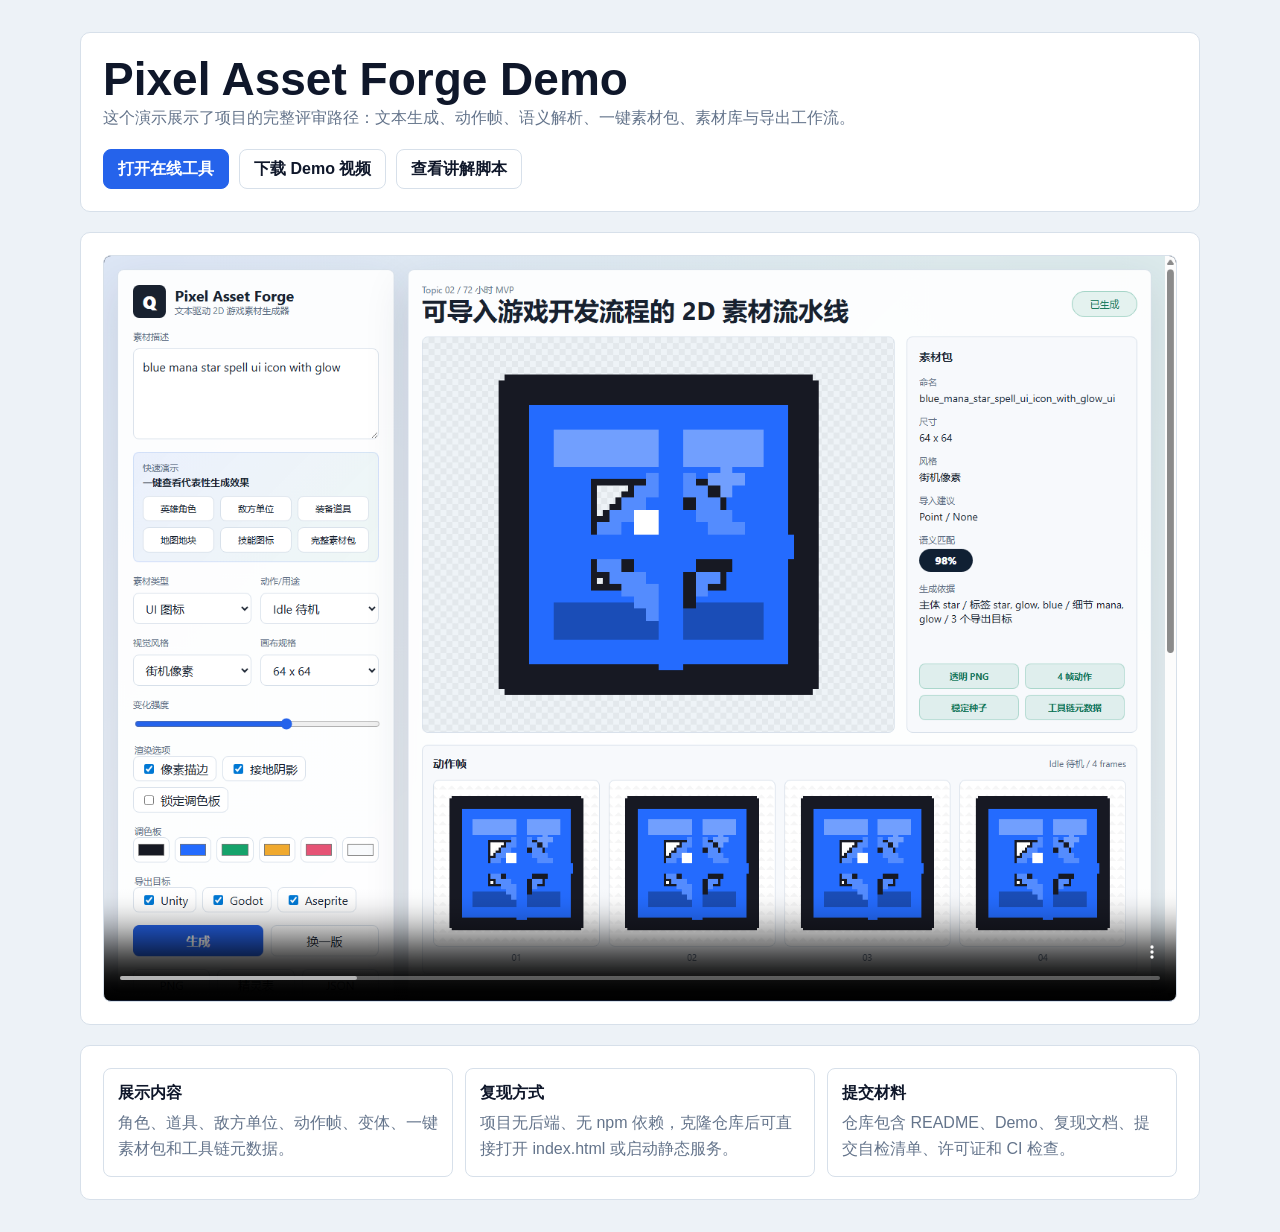
==== demo/index.html @ cbc1c85c "Create usable project demo" ====
<!doctype html>
<html lang="zh-CN">
  <head>
    <meta charset="UTF-8" />
    <meta name="viewport" content="width=device-width, initial-scale=1.0" />
    <title>Pixel Asset Forge Demo</title>
    <style>
      :root {
        color-scheme: light;
        --ink: #0f172a;
        --muted: #64748b;
        --line: #d7e0ea;
        --blue: #2563eb;
        --green: #15936b;
        --surface: #ffffff;
        --page: #edf2f7;
      }

      * {
        box-sizing: border-box;
      }

      body {
        margin: 0;
        background: var(--page);
        color: var(--ink);
        font-family: "Segoe UI", "PingFang SC", "Microsoft YaHei", Arial, sans-serif;
      }

      main {
        display: grid;
        gap: 20px;
        width: min(1120px, calc(100% - 32px));
        margin: 0 auto;
        padding: 32px 0;
      }

      header,
      section {
        border: 1px solid var(--line);
        border-radius: 10px;
        background: var(--surface);
        padding: 22px;
      }

      h1,
      h2,
      p {
        margin: 0;
      }

      h1 {
        font-size: clamp(28px, 4vw, 46px);
        line-height: 1.08;
      }

      h2 {
        font-size: 20px;
      }

      p {
        color: var(--muted);
        line-height: 1.65;
      }

      video {
        display: block;
        width: 100%;
        border: 1px solid var(--line);
        border-radius: 8px;
        background: #0f172a;
      }

      .actions {
        display: flex;
        flex-wrap: wrap;
        gap: 10px;
        margin-top: 18px;
      }

      a {
        color: inherit;
      }

      .button {
        display: inline-flex;
        align-items: center;
        justify-content: center;
        min-height: 40px;
        border: 1px solid var(--line);
        border-radius: 8px;
        padding: 0 14px;
        text-decoration: none;
        font-weight: 700;
      }

      .primary {
        border-color: var(--blue);
        background: var(--blue);
        color: #fff;
      }

      .grid {
        display: grid;
        grid-template-columns: repeat(3, minmax(0, 1fr));
        gap: 12px;
      }

      .card {
        border: 1px solid var(--line);
        border-radius: 8px;
        padding: 14px;
      }

      .card strong {
        display: block;
        margin-bottom: 6px;
      }

      @media (max-width: 760px) {
        .grid {
          grid-template-columns: 1fr;
        }
      }
    </style>
  </head>
  <body>
    <main>
      <header>
        <h1>Pixel Asset Forge Demo</h1>
        <p>这个演示展示了项目的完整评审路径：文本生成、动作帧、语义解析、一键素材包、素材库与导出工作流。</p>
        <div class="actions">
          <a class="button primary" href="../">打开在线工具</a>
          <a class="button" href="./demo.webm">下载 Demo 视频</a>
          <a class="button" href="../docs/DEMO_SCRIPT.md">查看讲解脚本</a>
        </div>
      </header>

      <section>
        <video controls preload="metadata" poster="../docs/assets/preview-main.png">
          <source src="./demo.webm" type="video/webm" />
          当前浏览器不支持 WebM 播放，请下载 demo.webm 查看。
        </video>
      </section>

      <section class="grid">
        <div class="card">
          <strong>展示内容</strong>
          <p>角色、道具、敌方单位、动作帧、变体、一键素材包和工具链元数据。</p>
        </div>
        <div class="card">
          <strong>复现方式</strong>
          <p>项目无后端、无 npm 依赖，克隆仓库后可直接打开 index.html 或启动静态服务。</p>
        </div>
        <div class="card">
          <strong>提交材料</strong>
          <p>仓库包含 README、Demo、复现文档、提交自检清单、许可证和 CI 检查。</p>
        </div>
      </section>
    </main>
  </body>
</html>
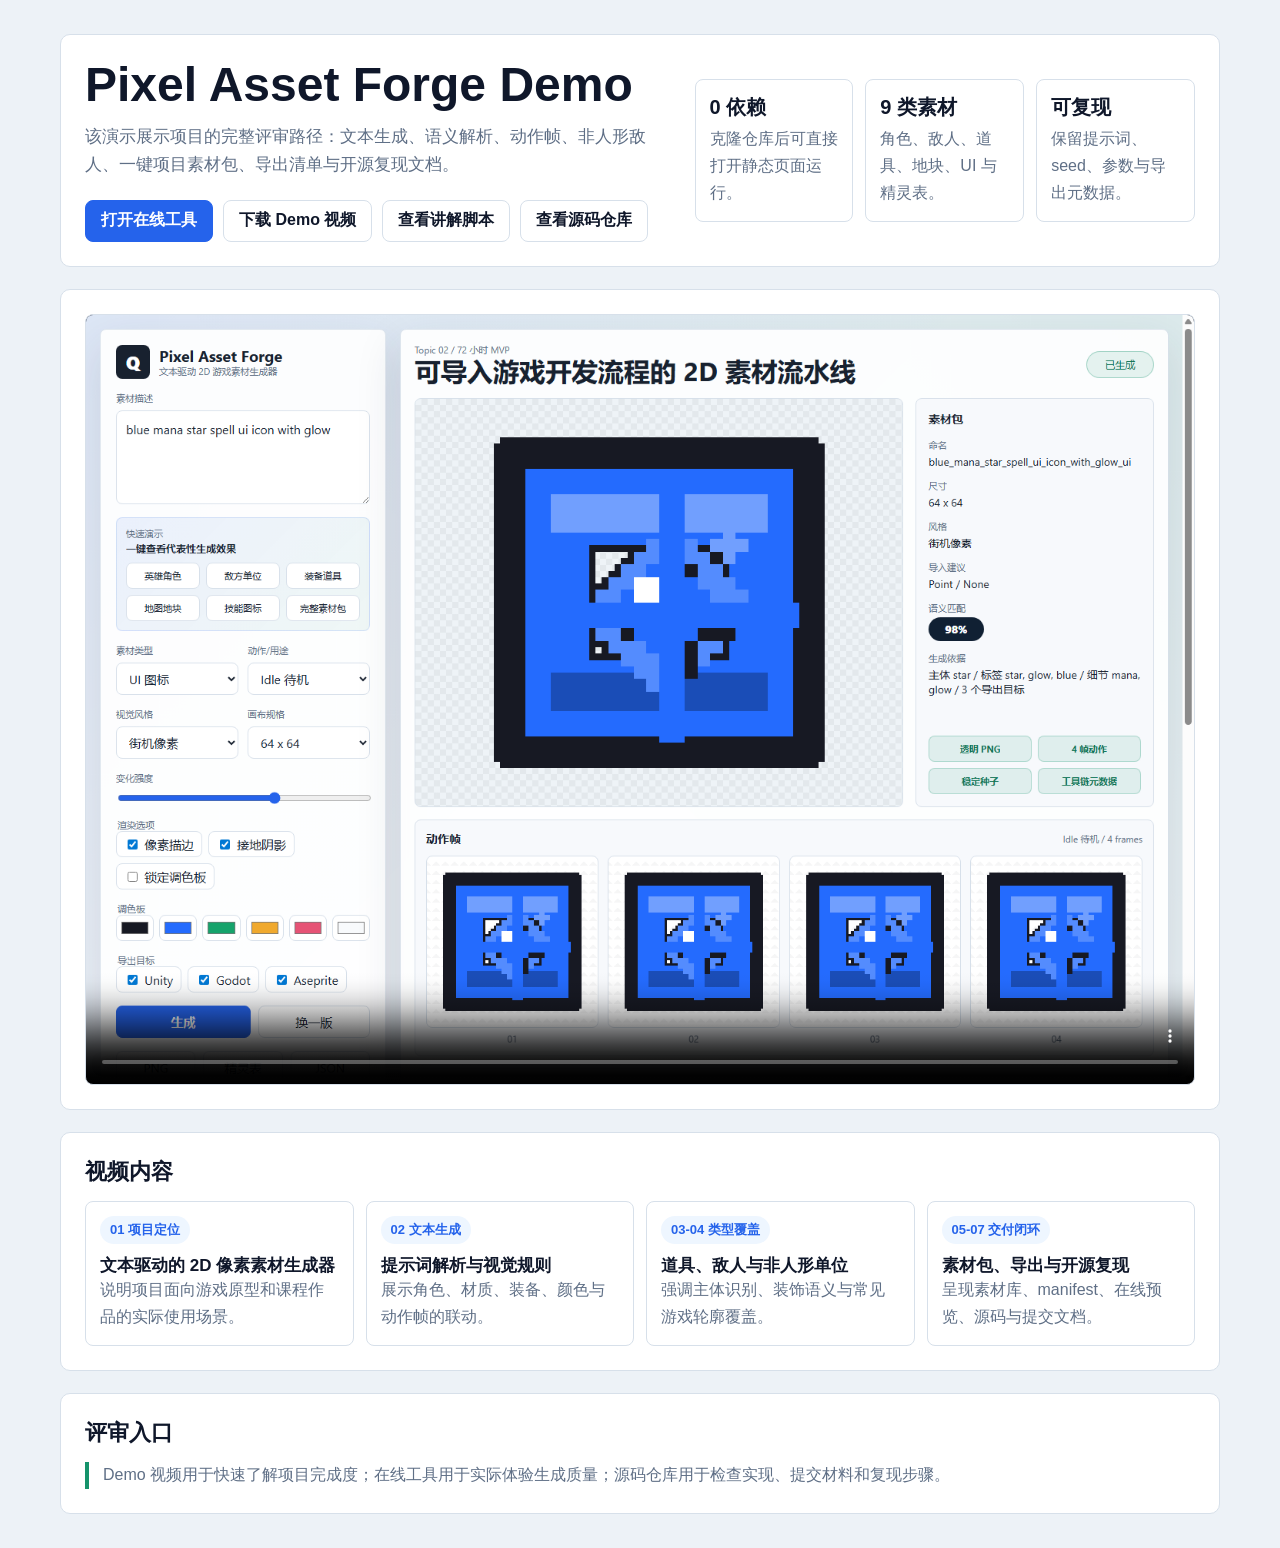
==== commit 688bbf78: "Polish project demo video" ====
--- a/demo/index.html
+++ b/demo/index.html
@@ -8,7 +8,7 @@
       :root {
         color-scheme: light;
         --ink: #0f172a;
-        --muted: #64748b;
+        --muted: #5f6f86;
         --line: #d7e0ea;
         --blue: #2563eb;
         --green: #15936b;
@@ -29,10 +29,10 @@
 
       main {
         display: grid;
-        gap: 20px;
-        width: min(1120px, calc(100% - 32px));
+        gap: 22px;
+        width: min(1160px, calc(100% - 32px));
         margin: 0 auto;
-        padding: 32px 0;
+        padding: 34px 0;
       }
 
       header,
@@ -40,27 +40,46 @@
         border: 1px solid var(--line);
         border-radius: 10px;
         background: var(--surface);
-        padding: 22px;
+        padding: 24px;
+      }
+
+      .hero {
+        display: grid;
+        grid-template-columns: minmax(0, 1.08fr) minmax(280px, 0.92fr);
+        gap: 22px;
+        align-items: center;
       }
 
       h1,
       h2,
+      h3,
       p {
         margin: 0;
       }
 
       h1 {
-        font-size: clamp(28px, 4vw, 46px);
+        max-width: 760px;
+        font-size: clamp(30px, 4vw, 48px);
         line-height: 1.08;
       }
 
       h2 {
-        font-size: 20px;
+        font-size: 22px;
+      }
+
+      h3 {
+        font-size: 17px;
       }
 
       p {
         color: var(--muted);
-        line-height: 1.65;
+        line-height: 1.68;
+      }
+
+      .lead {
+        margin-top: 12px;
+        max-width: 760px;
+        font-size: 17px;
       }
 
       video {
@@ -75,7 +94,7 @@
         display: flex;
         flex-wrap: wrap;
         gap: 10px;
-        margin-top: 18px;
+        margin-top: 20px;
       }
 
       a {
@@ -86,12 +105,12 @@
         display: inline-flex;
         align-items: center;
         justify-content: center;
-        min-height: 40px;
+        min-height: 42px;
         border: 1px solid var(--line);
         border-radius: 8px;
-        padding: 0 14px;
+        padding: 0 15px;
         text-decoration: none;
-        font-weight: 700;
+        font-weight: 800;
       }
 
       .primary {
@@ -100,25 +119,59 @@
         color: #fff;
       }
 
-      .grid {
+      .metric-grid,
+      .chapter-grid {
         display: grid;
+        gap: 12px;
+      }
+
+      .metric-grid {
         grid-template-columns: repeat(3, minmax(0, 1fr));
-        gap: 12px;
-      }
-
-      .card {
+      }
+
+      .chapter-grid {
+        grid-template-columns: repeat(4, minmax(0, 1fr));
+      }
+
+      .metric,
+      .chapter {
         border: 1px solid var(--line);
         border-radius: 8px;
         padding: 14px;
       }
 
-      .card strong {
+      .metric strong {
         display: block;
-        margin-bottom: 6px;
-      }
-
-      @media (max-width: 760px) {
-        .grid {
+        margin-bottom: 5px;
+        font-size: 20px;
+      }
+
+      .chapter span {
+        display: inline-flex;
+        align-items: center;
+        min-height: 28px;
+        margin-bottom: 10px;
+        border-radius: 999px;
+        background: #eef6ff;
+        color: var(--blue);
+        padding: 0 10px;
+        font-size: 13px;
+        font-weight: 800;
+      }
+
+      .section-title {
+        margin-bottom: 14px;
+      }
+
+      .repo-note {
+        border-left: 4px solid var(--green);
+        padding-left: 14px;
+      }
+
+      @media (max-width: 880px) {
+        .hero,
+        .metric-grid,
+        .chapter-grid {
           grid-template-columns: 1fr;
         }
       }
@@ -126,13 +179,32 @@
   </head>
   <body>
     <main>
-      <header>
-        <h1>Pixel Asset Forge Demo</h1>
-        <p>这个演示展示了项目的完整评审路径：文本生成、动作帧、语义解析、一键素材包、素材库与导出工作流。</p>
-        <div class="actions">
-          <a class="button primary" href="../">打开在线工具</a>
-          <a class="button" href="./demo.webm">下载 Demo 视频</a>
-          <a class="button" href="../docs/DEMO_SCRIPT.md">查看讲解脚本</a>
+      <header class="hero">
+        <div>
+          <h1>Pixel Asset Forge Demo</h1>
+          <p class="lead">
+            该演示展示项目的完整评审路径：文本生成、语义解析、动作帧、非人形敌人、一键项目素材包、导出清单与开源复现文档。
+          </p>
+          <div class="actions">
+            <a class="button primary" href="../">打开在线工具</a>
+            <a class="button" href="./demo.webm">下载 Demo 视频</a>
+            <a class="button" href="../docs/DEMO_SCRIPT.md">查看讲解脚本</a>
+            <a class="button" href="https://github.com/yuanlecheng/qiniu-pixel-asset-forge">查看源码仓库</a>
+          </div>
+        </div>
+        <div class="metric-grid" aria-label="项目交付概览">
+          <div class="metric">
+            <strong>0 依赖</strong>
+            <p>克隆仓库后可直接打开静态页面运行。</p>
+          </div>
+          <div class="metric">
+            <strong>9 类素材</strong>
+            <p>角色、敌人、道具、地块、UI 与精灵表。</p>
+          </div>
+          <div class="metric">
+            <strong>可复现</strong>
+            <p>保留提示词、seed、参数与导出元数据。</p>
+          </div>
         </div>
       </header>
 
@@ -143,19 +215,37 @@
         </video>
       </section>
 
-      <section class="grid">
-        <div class="card">
-          <strong>展示内容</strong>
-          <p>角色、道具、敌方单位、动作帧、变体、一键素材包和工具链元数据。</p>
+      <section>
+        <h2 class="section-title">视频内容</h2>
+        <div class="chapter-grid">
+          <div class="chapter">
+            <span>01 项目定位</span>
+            <h3>文本驱动的 2D 像素素材生成器</h3>
+            <p>说明项目面向游戏原型和课程作品的实际使用场景。</p>
+          </div>
+          <div class="chapter">
+            <span>02 文本生成</span>
+            <h3>提示词解析与视觉规则</h3>
+            <p>展示角色、材质、装备、颜色与动作帧的联动。</p>
+          </div>
+          <div class="chapter">
+            <span>03-04 类型覆盖</span>
+            <h3>道具、敌人与非人形单位</h3>
+            <p>强调主体识别、装饰语义与常见游戏轮廓覆盖。</p>
+          </div>
+          <div class="chapter">
+            <span>05-07 交付闭环</span>
+            <h3>素材包、导出与开源复现</h3>
+            <p>呈现素材库、manifest、在线预览、源码与提交文档。</p>
+          </div>
         </div>
-        <div class="card">
-          <strong>复现方式</strong>
-          <p>项目无后端、无 npm 依赖，克隆仓库后可直接打开 index.html 或启动静态服务。</p>
-        </div>
-        <div class="card">
-          <strong>提交材料</strong>
-          <p>仓库包含 README、Demo、复现文档、提交自检清单、许可证和 CI 检查。</p>
-        </div>
+      </section>
+
+      <section>
+        <h2 class="section-title">评审入口</h2>
+        <p class="repo-note">
+          Demo 视频用于快速了解项目完成度；在线工具用于实际体验生成质量；源码仓库用于检查实现、提交材料和复现步骤。
+        </p>
       </section>
     </main>
   </body>
